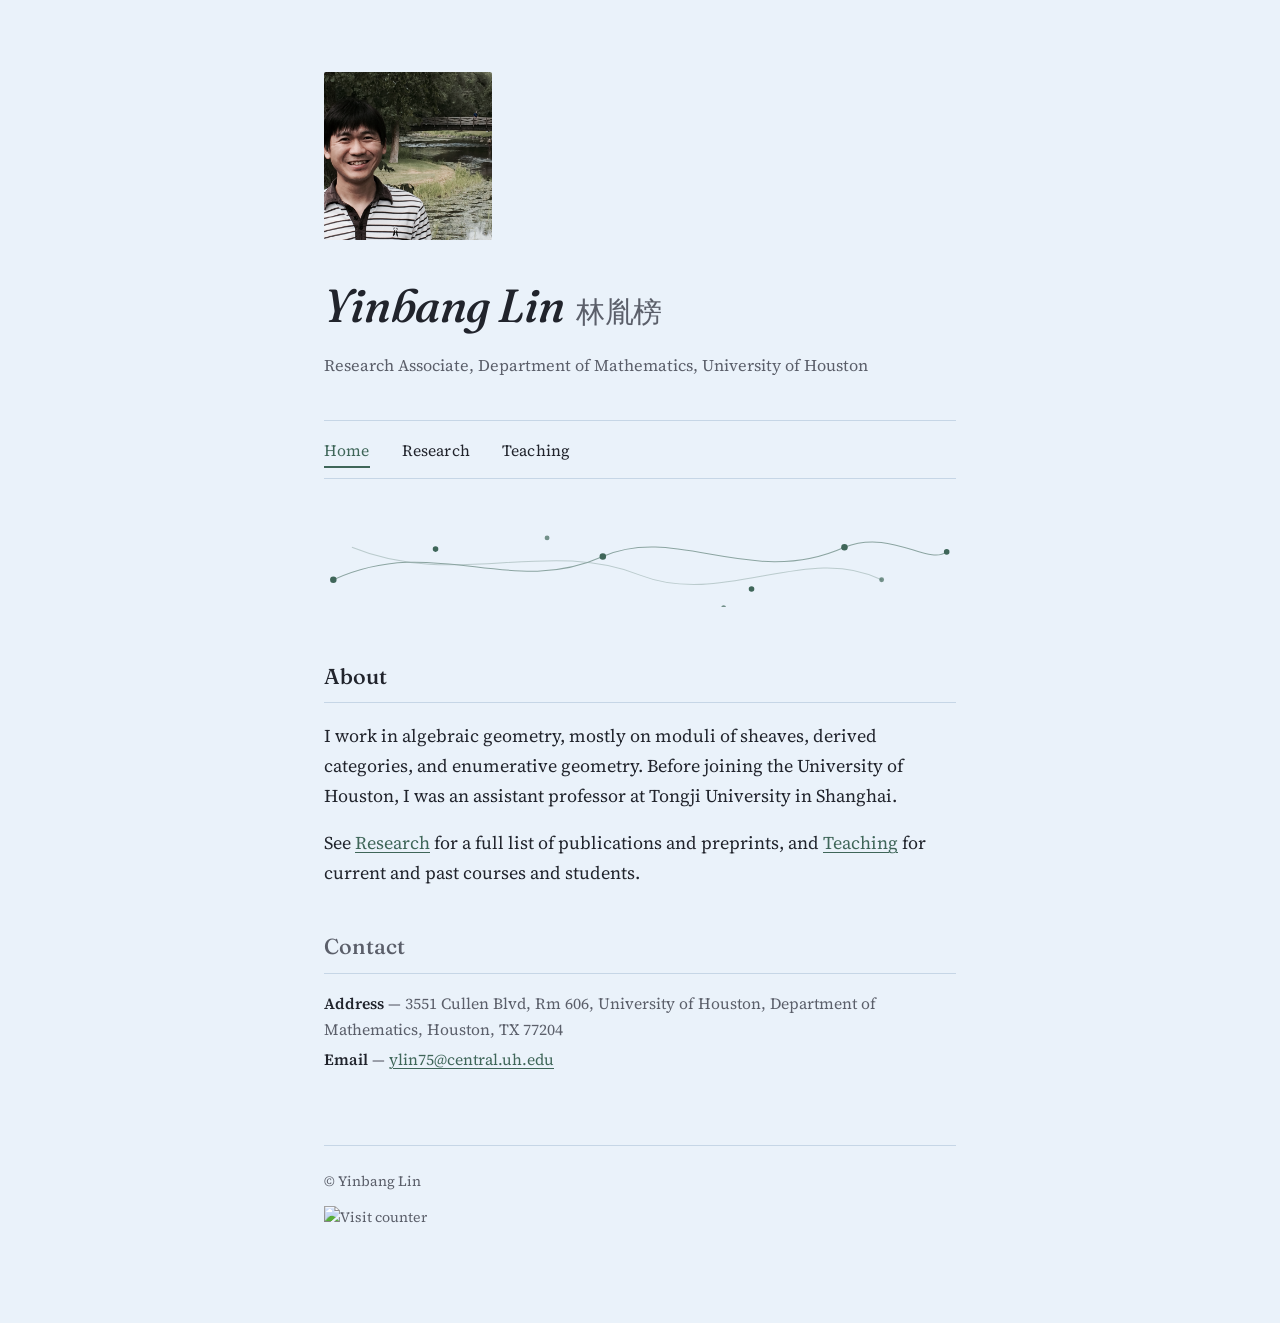
==== index.html @ 6e3583fc "Update role description and add visit counter" ====
<!-- index.html — generated 2026-09-03T23:33:38Z -->
<!DOCTYPE html>
<html lang="en">
<head>
<meta charset="utf-8">
<meta name="viewport" content="width=device-width, initial-scale=1">
<title>Yinbang Lin</title>
<link rel="stylesheet" href="styles.css">
</head>
<body>
<div class="wrap">

  <header class="masthead">
    <img src="yinbang.jpg" alt="Portrait of Yinbang Lin">
    <div>
      <h1>Yinbang Lin<span class="name-cjk">林胤榜</span></h1>
      <p class="role">Research Associate, Department of Mathematics, University of Houston</p>
    </div>
  </header>

  <nav class="site" aria-label="Main">
    <ul>
      <li><a href="index.html" aria-current="page">Home</a></li>
      <li><a href="research.html">Research</a></li>
      <li><a href="teaching.html">Teaching</a></li>
    </ul>
  </nav>

  <div class="motif" aria-hidden="true">
    <svg viewBox="0 0 680 90" xmlns="http://www.w3.org/2000/svg">
      <g fill="none" stroke="#3F6659" stroke-width="1.1" opacity="0.55">
        <path d="M10,60 C120,10 200,80 300,35 C380,0 460,70 560,25 C610,5 650,45 670,30"/>
        <path d="M30,25 C140,70 240,15 340,55 C430,90 520,20 600,60" opacity="0.5"/>
      </g>
      <g fill="#3F6659">
        <circle cx="10" cy="60" r="3.5"/>
        <circle cx="120" cy="27" r="3"/>
        <circle cx="300" cy="35" r="3.5"/>
        <circle cx="460" cy="70" r="3"/>
        <circle cx="560" cy="25" r="3.5"/>
        <circle cx="670" cy="30" r="3"/>
        <circle cx="240" cy="15" r="2.6" opacity="0.7"/>
        <circle cx="430" cy="90" r="2.6" opacity="0.7"/>
        <circle cx="600" cy="60" r="2.6" opacity="0.7"/>
      </g>
    </svg>
  </div>

  <section>
    <h2>About</h2>
    <p>
      I work in algebraic geometry, mostly on moduli of sheaves, derived categories,
      and enumerative geometry. Before joining the University of Houston, I was an
      assistant professor at Tongji University in Shanghai.
    </p>
    <p>
      See <a href="research.html">Research</a> for a full list of publications and
      preprints, and <a href="teaching.html">Teaching</a> for current and past
      courses and students.
    </p>
  </section>

  <section class="contact">
    <h2>Contact</h2>
    <p><strong>Address</strong> — 3551 Cullen Blvd, Rm 606, University of Houston, Department of Mathematics, Houston, TX 77204</p>
    <p><strong>Email</strong> — <a href="mailto:ylin75@central.uh.edu">ylin75@central.uh.edu</a></p>
  </section>

  <footer>
    &copy; Yinbang Lin
    <p style="margin-top:0.8rem;">
      <img src="http://hitwebcounter.com/counter/counter.php?page=6216928&amp;style=0006&amp;nbdigits=5&amp;type=ip&amp;initCount=0" title="Counter" alt="Visit counter" border="0">
    </p>
  </footer>

</div>
</body>
</html>
---- styles.css ----
/* styles.css — generated 2026-09-03T23:33:38Z */

@import url('https://fonts.googleapis.com/css2?family=Fraunces:ital,opsz,wght@0,9..144,300;0,9..144,400;0,9..144,500;0,9..144,600;1,9..144,400;1,9..144,500&family=Source+Serif+4:ital,wght@0,400;0,600;1,400&display=swap');

:root{
  --paper: #EAF2FA;
  --paper-alt: #DCEAF6;
  --ink: #21242C;
  --ink-soft: #5B5F6A;
  --accent: #3F6659;
  --accent-soft: #B9CCC2;
  --rule: #C6D6E6;
  --measure: 680px;
}

*{ box-sizing: border-box; }

html{ scroll-behavior: smooth; }

body{
  margin: 0;
  background: var(--paper);
  color: var(--ink);
  font-family: 'Source Serif 4', Georgia, serif;
  font-size: 18px;
  line-height: 1.65;
  -webkit-font-smoothing: antialiased;
}

a{
  color: var(--accent);
  text-decoration-thickness: 1px;
  text-underline-offset: 3px;
}
a:hover{ color: var(--ink); }

.wrap{
  max-width: var(--measure);
  margin: 0 auto;
  padding: 4.5rem 1.5rem 5rem;
}

/* Masthead ------------------------------------------------------ */

.masthead{
  display: flex;
  gap: 1.75rem;
  align-items: flex-end;
  flex-wrap: wrap;
}

.masthead img{
  width: 168px;
  height: 168px;
  object-fit: cover;
  border-radius: 2px;
  filter: grayscale(15%);
}

.masthead h1{
  font-family: 'Fraunces', serif;
  font-weight: 500;
  font-style: italic;
  font-size: clamp(2.1rem, 5vw, 2.9rem);
  margin: 0 0 0.15em;
  letter-spacing: -0.01em;
}

.masthead .role{
  margin: 0;
  color: var(--ink-soft);
  font-size: 1.02rem;
}

.name-cjk{
  font-style: normal;
  font-size: 0.62em;
  color: var(--ink-soft);
  margin-left: 0.4em;
}

/* Nav ------------------------------------------------------------ */

nav.site{
  margin-top: 2.6rem;
  border-top: 1px solid var(--rule);
  border-bottom: 1px solid var(--rule);
  padding: 0.85rem 0;
}

nav.site ul{
  list-style: none;
  display: flex;
  gap: 2rem;
  margin: 0;
  padding: 0;
}

nav.site a{
  color: var(--ink);
  text-decoration: none;
  font-size: 0.98rem;
  letter-spacing: 0.01em;
  padding-bottom: 0.35rem;
  border-bottom: 2px solid transparent;
}

nav.site a:hover{ color: var(--accent); }

nav.site a[aria-current="page"]{
  border-bottom-color: var(--accent);
  color: var(--accent);
}

/* Moduli-space motif band ---------------------------------------- */

.motif{
  margin: 2.8rem 0 3.2rem;
}
.motif svg{ display:block; width:100%; height:auto; }

/* Page hero title (research / teaching pages) --------------------- */

.page-title{
  font-family: 'Fraunces', serif;
  font-style: italic;
  font-weight: 500;
  font-size: clamp(2.4rem, 6vw, 3.4rem);
  margin: 2.6rem 0 0.3em;
  letter-spacing: -0.01em;
}

.lede{
  color: var(--ink-soft);
  max-width: 58ch;
  margin: 0 0 2.6rem;
}

/* Sections --------------------------------------------------------- */

section{ margin-top: 3rem; }

section > h2{
  font-family: 'Fraunces', serif;
  font-weight: 500;
  font-size: 1.35rem;
  margin: 0 0 1.1rem;
  padding-bottom: 0.5rem;
  border-bottom: 1px solid var(--rule);
}

/* Publications ------------------------------------------------------ */

.pub-list{
  list-style: decimal;
  padding-left: 1.4rem;
  margin: 0;
}

.pub-list li{
  margin-bottom: 1.35rem;
  padding-left: 0.25rem;
}

.pub-list .title{ font-style: italic; }

.pub-list .venue{ color: var(--ink); }

.pub-list .note{
  display: block;
  color: var(--ink-soft);
  font-size: 0.94rem;
  margin-top: 0.15rem;
}

/* Plain lists (teaching, students) ----------------------------------- */

.plain-list{
  list-style: none;
  padding: 0;
  margin: 0;
}

.plain-list li{
  display: flex;
  gap: 1.2rem;
  padding: 0.55rem 0;
  border-bottom: 1px solid var(--rule);
}

.plain-list li:last-child{ border-bottom: none; }

.plain-list .when{
  flex: 0 0 9.5rem;
  color: var(--ink-soft);
  font-size: 0.95rem;
}

.plain-list .what{ flex: 1; }

.sub-heading{
  font-size: 0.95rem;
  color: var(--ink-soft);
  margin: 0 0 0.6rem;
}

/* Contact block ------------------------------------------------------ */

.contact{
  margin-top: 2.6rem;
  color: var(--ink-soft);
  font-size: 0.98rem;
}
.contact p{ margin: 0.25rem 0; }
.contact strong{ color: var(--ink); font-weight: 600; }

/* Footer --------------------------------------------------------------- */

footer{
  margin-top: 4.5rem;
  padding-top: 1.5rem;
  border-top: 1px solid var(--rule);
  color: var(--ink-soft);
  font-size: 0.88rem;
}

/* Motion & accessibility ------------------------------------------------- */

:focus-visible{
  outline: 2px solid var(--accent);
  outline-offset: 3px;
}

@media (prefers-reduced-motion: reduce){
  html{ scroll-behavior: auto; }
}

/* Responsive -------------------------------------------------------------- */

@media (max-width: 600px){
  body{ font-size: 16.5px; }
  .wrap{ padding: 3rem 1.15rem 3.5rem; }
  .masthead{ gap: 1.1rem; }
  .masthead img{ width: 120px; height: 120px; }
  nav.site ul{ gap: 1.2rem; flex-wrap: wrap; }
  .plain-list li{ flex-direction: column; gap: 0.15rem; }
  .plain-list .when{ flex: none; }
}
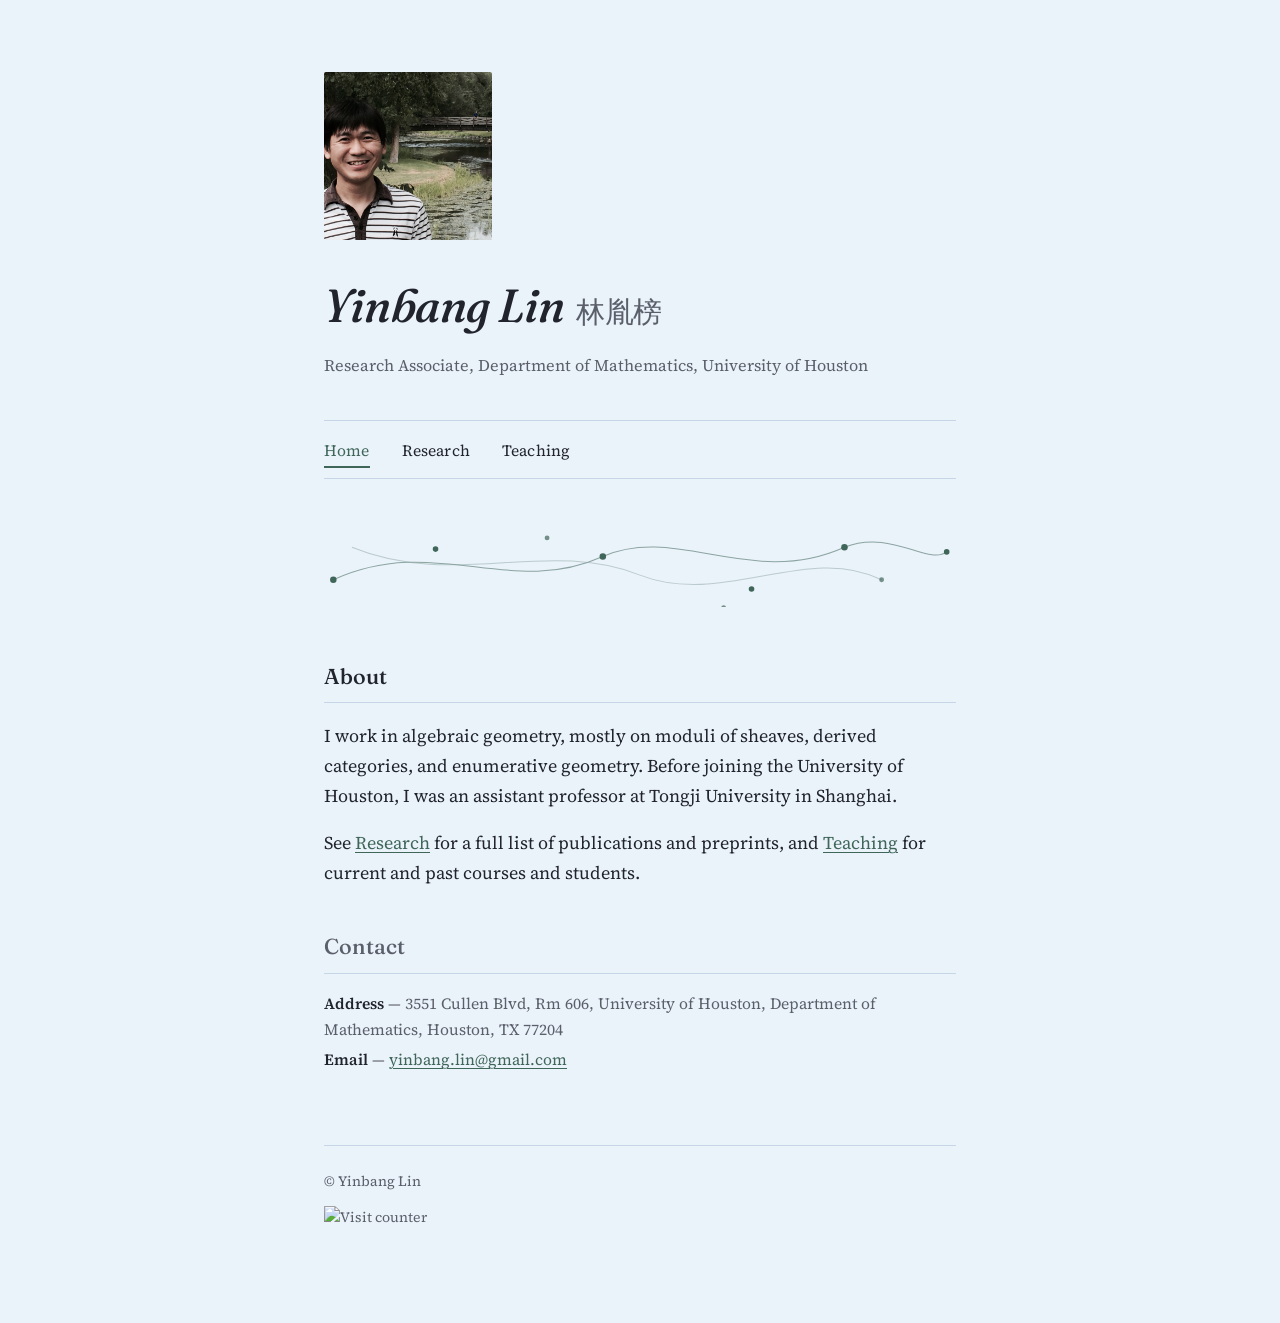
==== commit 49676016: "Update contact email address in index.html" ====
--- a/index.html
+++ b/index.html
@@ -63,7 +63,7 @@
   <section class="contact">
     <h2>Contact</h2>
     <p><strong>Address</strong> — 3551 Cullen Blvd, Rm 606, University of Houston, Department of Mathematics, Houston, TX 77204</p>
-    <p><strong>Email</strong> — <a href="mailto:ylin75@central.uh.edu">ylin75@central.uh.edu</a></p>
+    <p><strong>Email</strong> — <a href="yinbang.lin@gmail.com">yinbang.lin@gmail.com</a></p>
   </section>
 
   <footer>
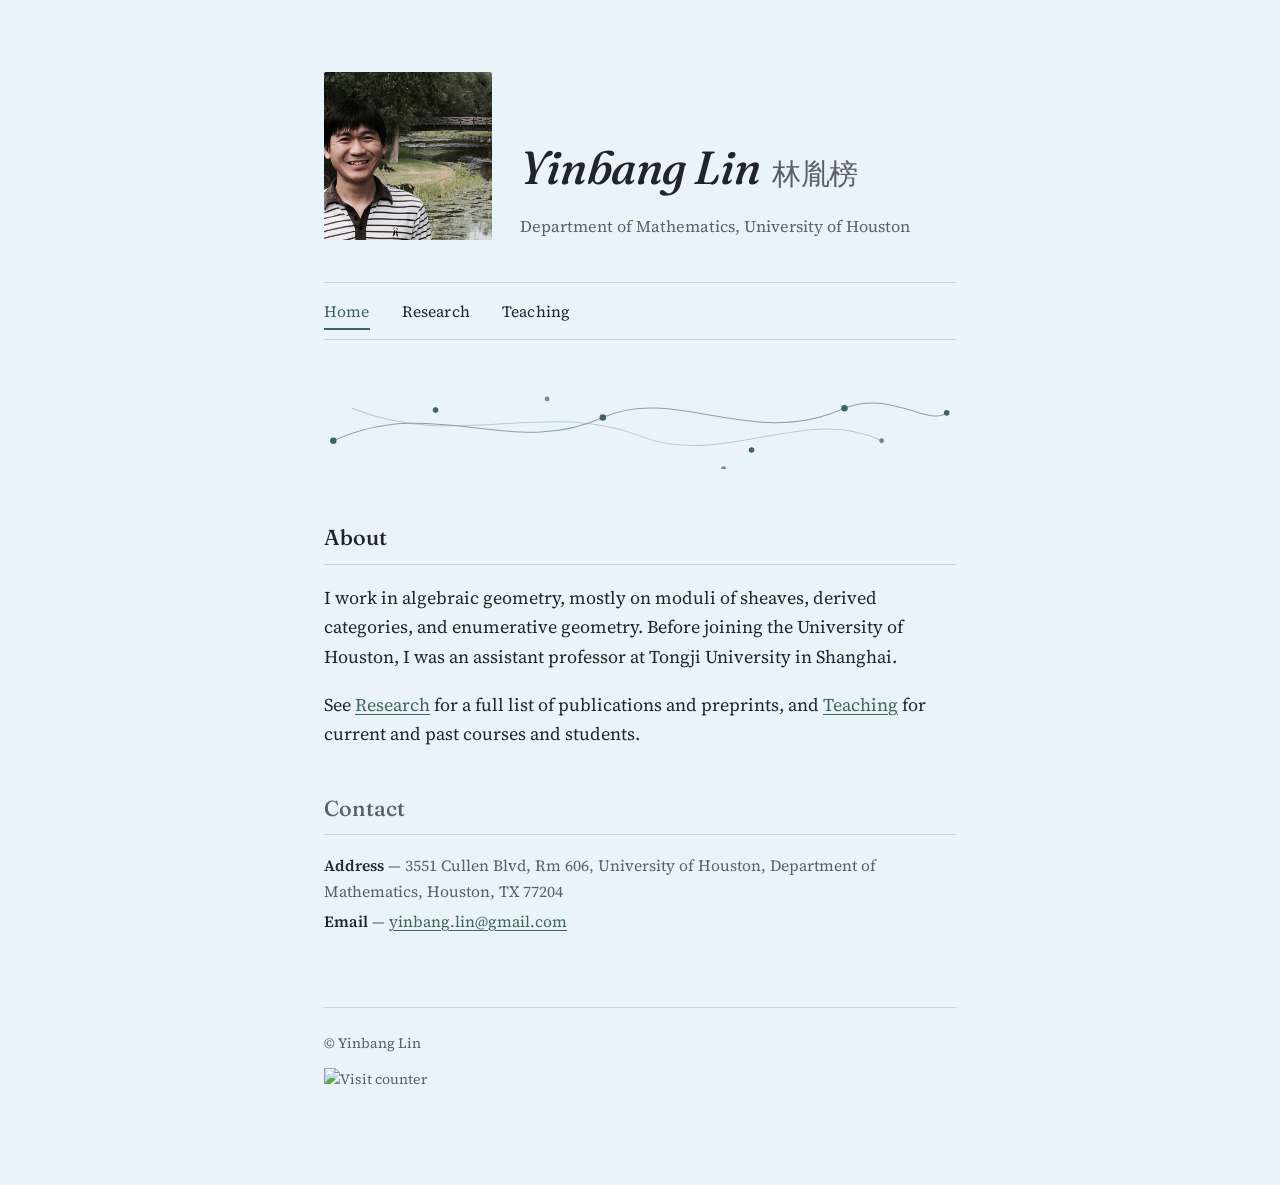
==== commit 3e0ec7b9: "Update role description in index.html" ====
--- a/index.html
+++ b/index.html
@@ -14,7 +14,7 @@
     <img src="yinbang.jpg" alt="Portrait of Yinbang Lin">
     <div>
       <h1>Yinbang Lin<span class="name-cjk">林胤榜</span></h1>
-      <p class="role">Research Associate, Department of Mathematics, University of Houston</p>
+      <p class="role">Department of Mathematics, University of Houston</p>
     </div>
   </header>
 
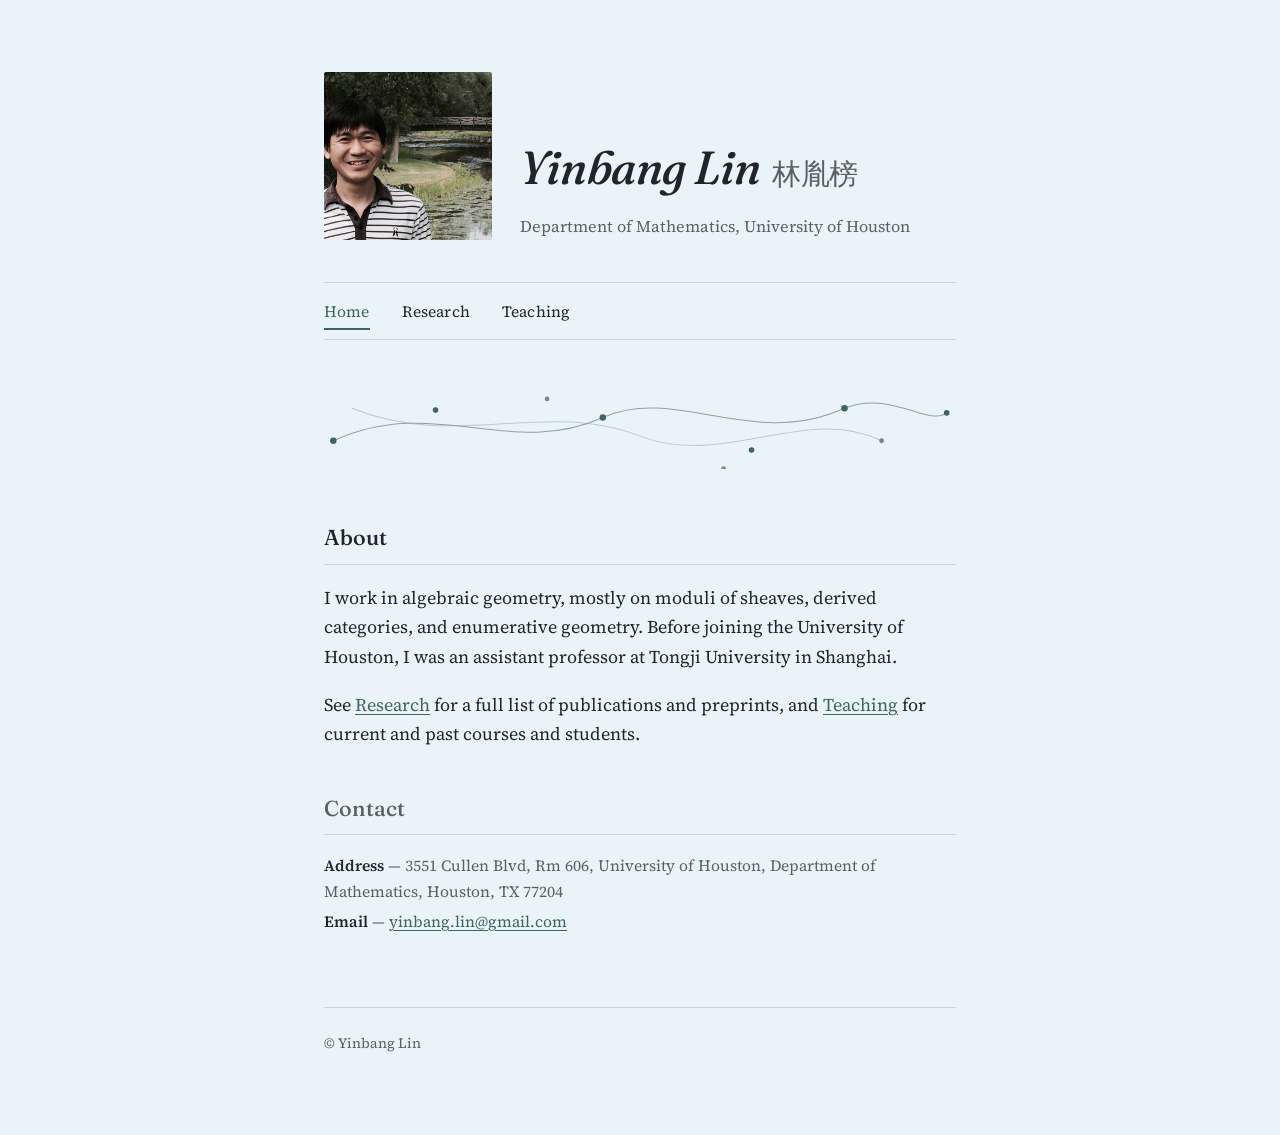
==== commit 51d79b02: "Remove commented visit counter from footer Removed commented-out paragraph containing a visit counte" ====
--- a/index.html
+++ b/index.html
@@ -68,9 +68,9 @@
 
   <footer>
     &copy; Yinbang Lin
-    <p style="margin-top:0.8rem;">
+    <!--<p style="margin-top:0.8rem;">
       <img src="http://hitwebcounter.com/counter/counter.php?page=6216928&amp;style=0006&amp;nbdigits=5&amp;type=ip&amp;initCount=0" title="Counter" alt="Visit counter" border="0">
-    </p>
+    </p>-->
   </footer>
 
 </div>
--- a/styles.css
+++ b/styles.css
@@ -184,11 +184,8 @@
 .plain-list li{
   display: flex;
   gap: 1.2rem;
-  padding: 0.55rem 0;
-  border-bottom: 1px solid var(--rule);
-}
-
-.plain-list li:last-child{ border-bottom: none; }
+  padding: 0.35rem 0;
+}
 
 .plain-list .when{
   flex: 0 0 9.5rem;
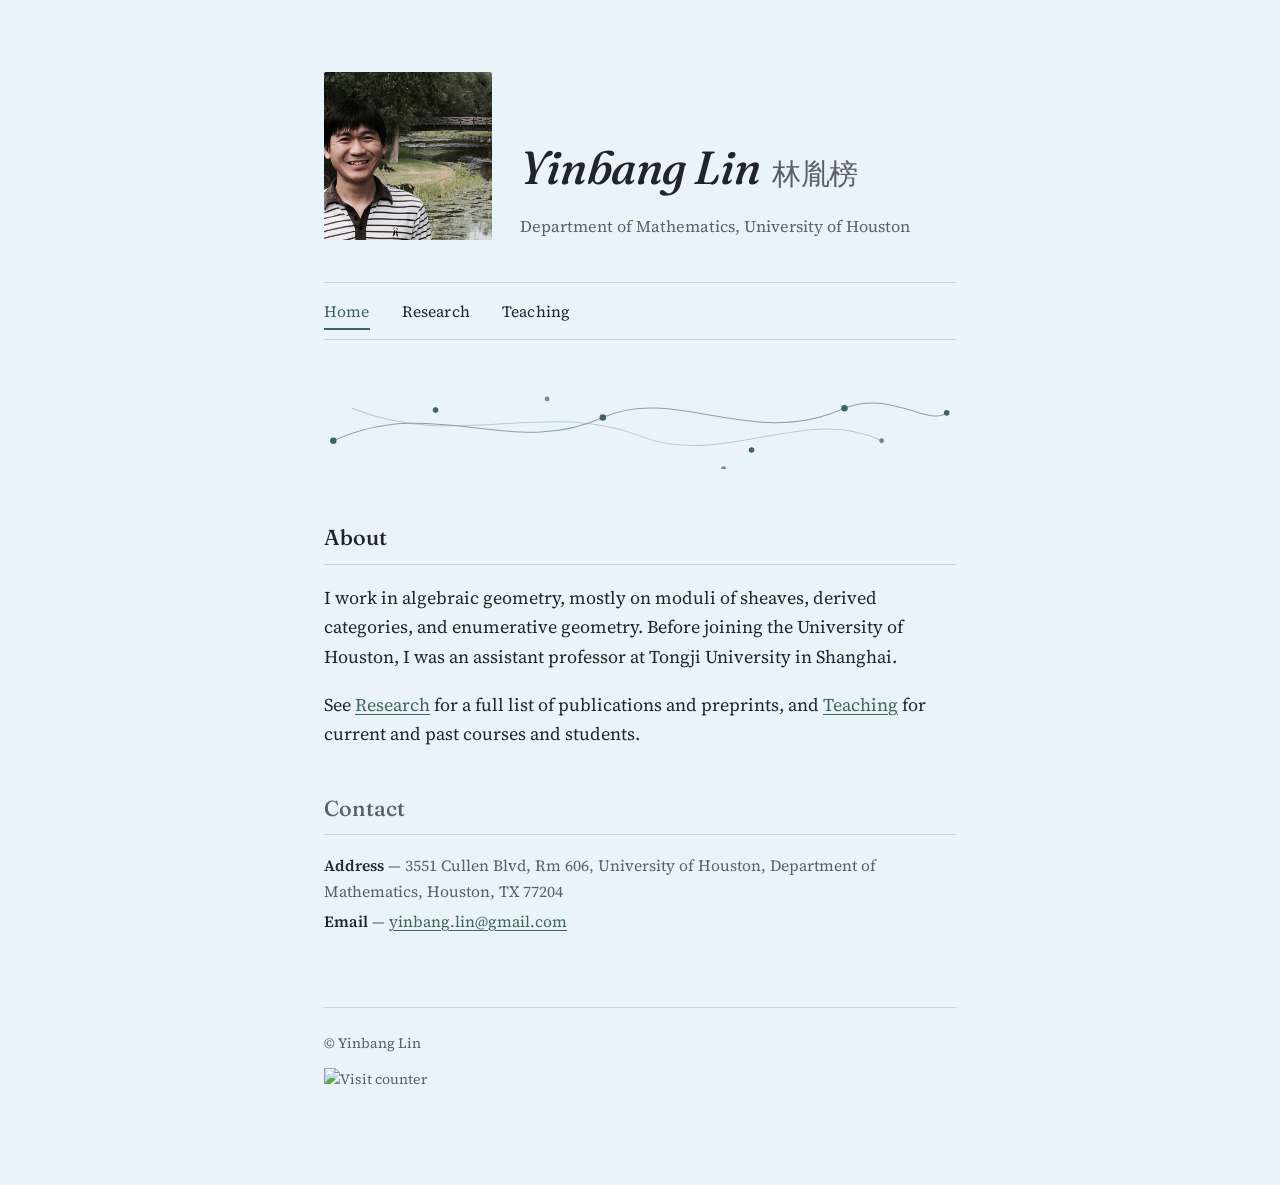
==== commit 6e4f58a0: "Fix footer HTML structure and remove commented code" ====
--- a/index.html
+++ b/index.html
@@ -68,9 +68,9 @@
 
   <footer>
     &copy; Yinbang Lin
-    <!--<p style="margin-top:0.8rem;">
+    <p style="margin-top:0.8rem;">
       <img src="http://hitwebcounter.com/counter/counter.php?page=6216928&amp;style=0006&amp;nbdigits=5&amp;type=ip&amp;initCount=0" title="Counter" alt="Visit counter" border="0">
-    </p>-->
+    </p>
   </footer>
 
 </div>
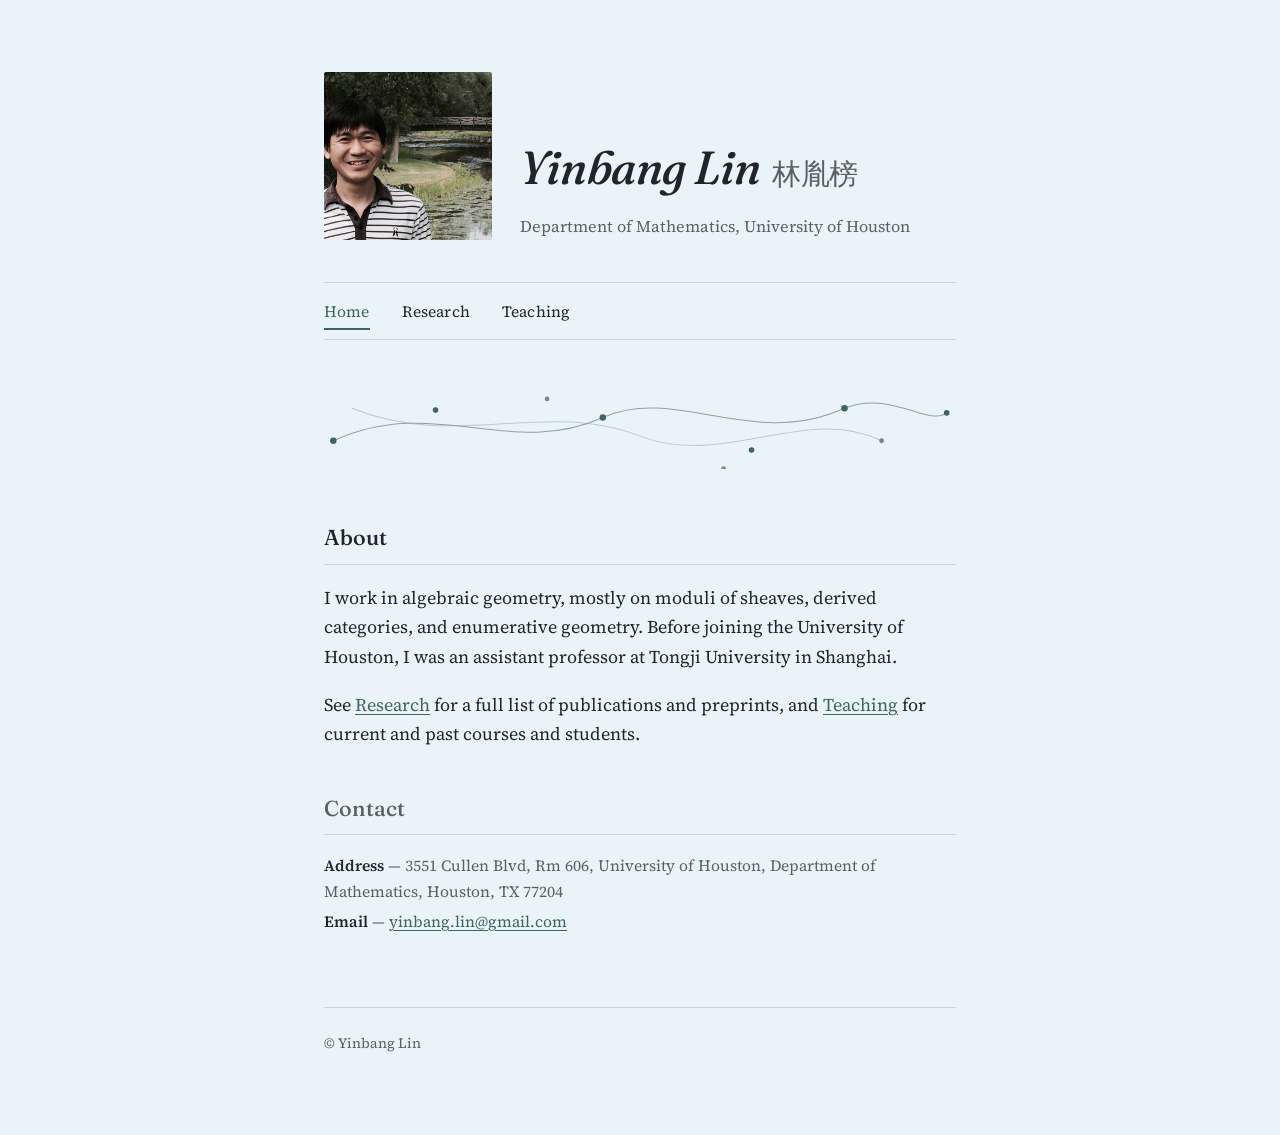
==== commit 6b371df0: "Remove commented visit counter paragraph from footer Removed commented-out paragraph containing visi" ====
--- a/index.html
+++ b/index.html
@@ -68,9 +68,9 @@
 
   <footer>
     &copy; Yinbang Lin
-    <p style="margin-top:0.8rem;">
+    <!--<p style="margin-top:0.8rem;">
       <img src="http://hitwebcounter.com/counter/counter.php?page=6216928&amp;style=0006&amp;nbdigits=5&amp;type=ip&amp;initCount=0" title="Counter" alt="Visit counter" border="0">
-    </p>
+    </p>-->
   </footer>
 
 </div>
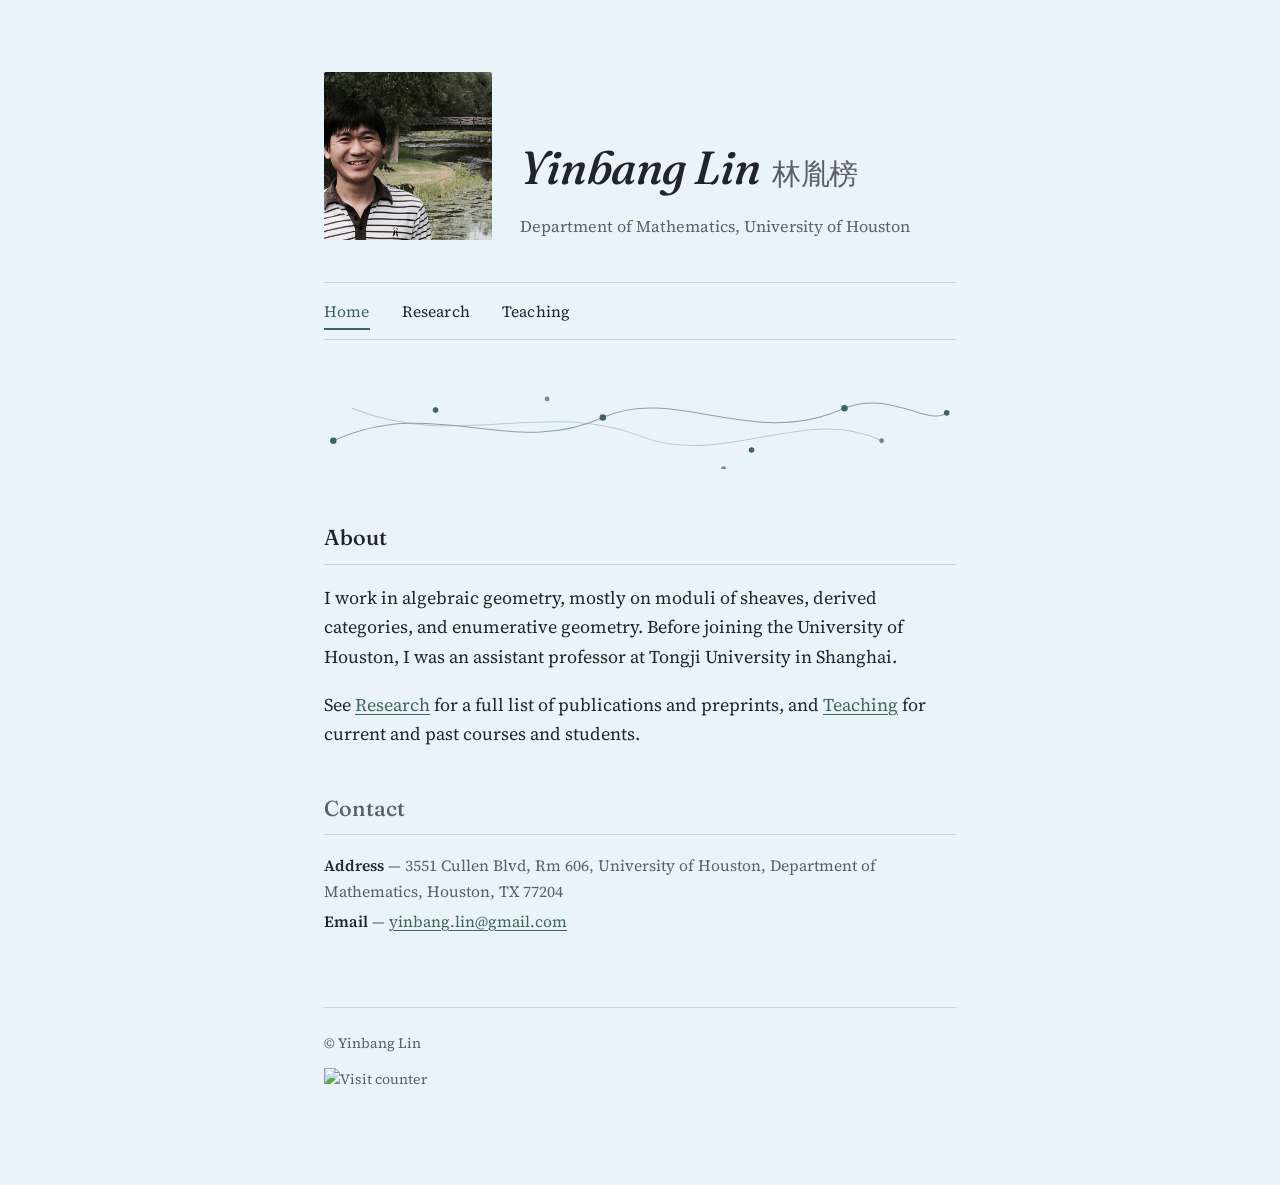
==== commit ef6b1cdc: "Clean up footer by removing commented paragraph Removed commented-out paragraph in footer." ====
--- a/index.html
+++ b/index.html
@@ -68,9 +68,9 @@
 
   <footer>
     &copy; Yinbang Lin
-    <!--<p style="margin-top:0.8rem;">
+    <p style="margin-top:0.8rem;">
       <img src="http://hitwebcounter.com/counter/counter.php?page=6216928&amp;style=0006&amp;nbdigits=5&amp;type=ip&amp;initCount=0" title="Counter" alt="Visit counter" border="0">
-    </p>-->
+    </p>
   </footer>
 
 </div>
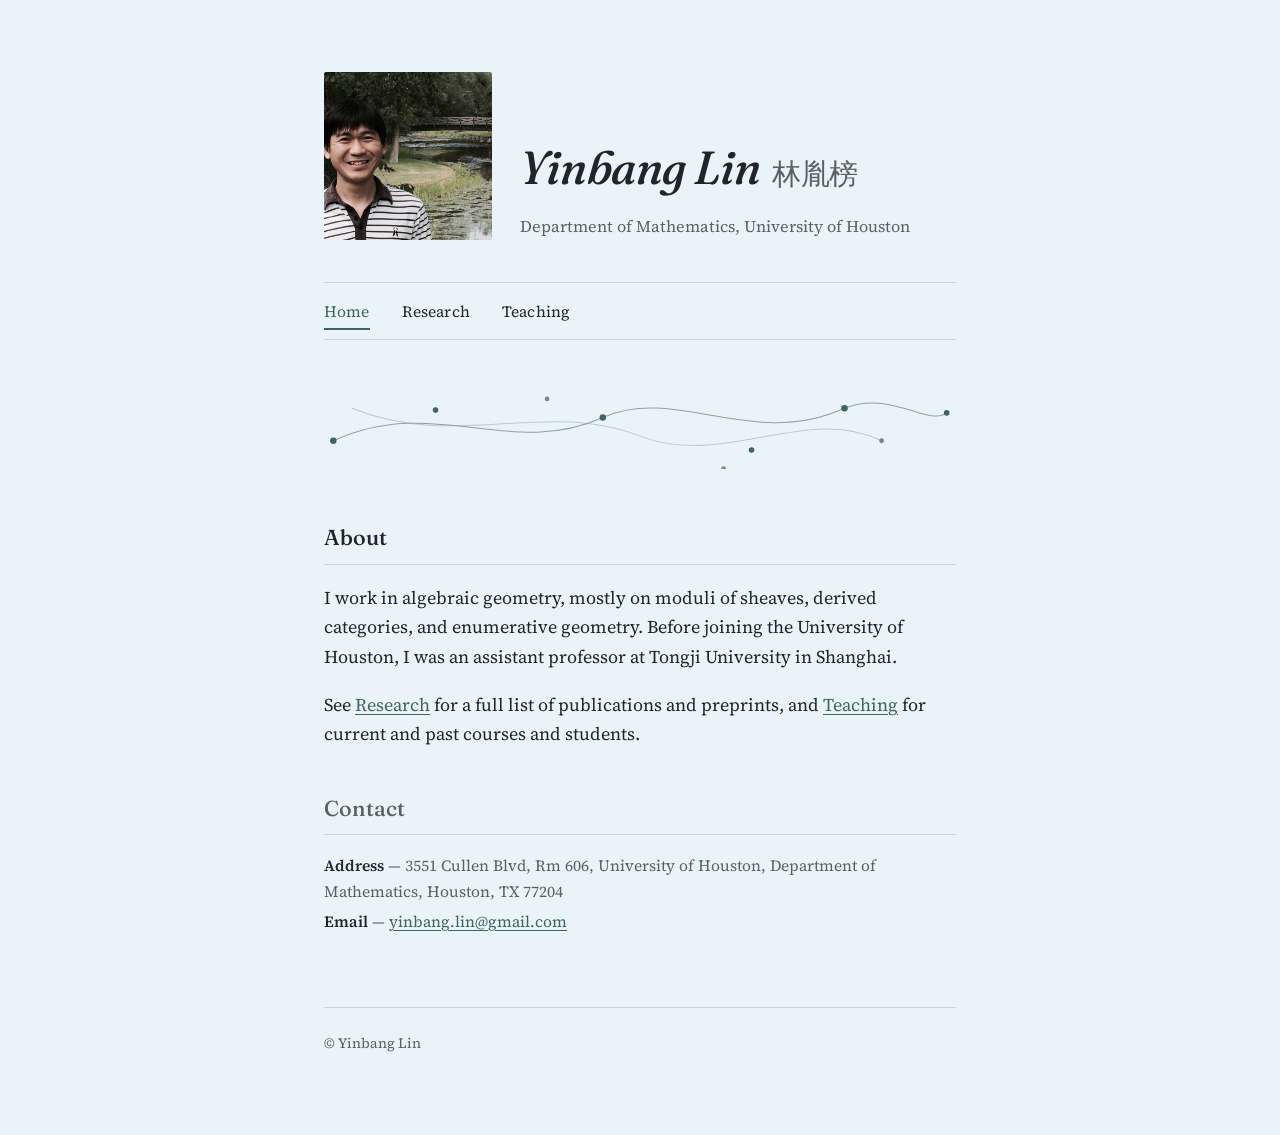
==== commit c1f7f517: "Remove commented-out visit counter in footer Removed commented-out paragraph containing a visit coun" ====
--- a/index.html
+++ b/index.html
@@ -68,9 +68,9 @@
 
   <footer>
     &copy; Yinbang Lin
-    <p style="margin-top:0.8rem;">
+    <!--<p style="margin-top:0.8rem;">
       <img src="http://hitwebcounter.com/counter/counter.php?page=6216928&amp;style=0006&amp;nbdigits=5&amp;type=ip&amp;initCount=0" title="Counter" alt="Visit counter" border="0">
-    </p>
+    </p>-->
   </footer>
 
 </div>
